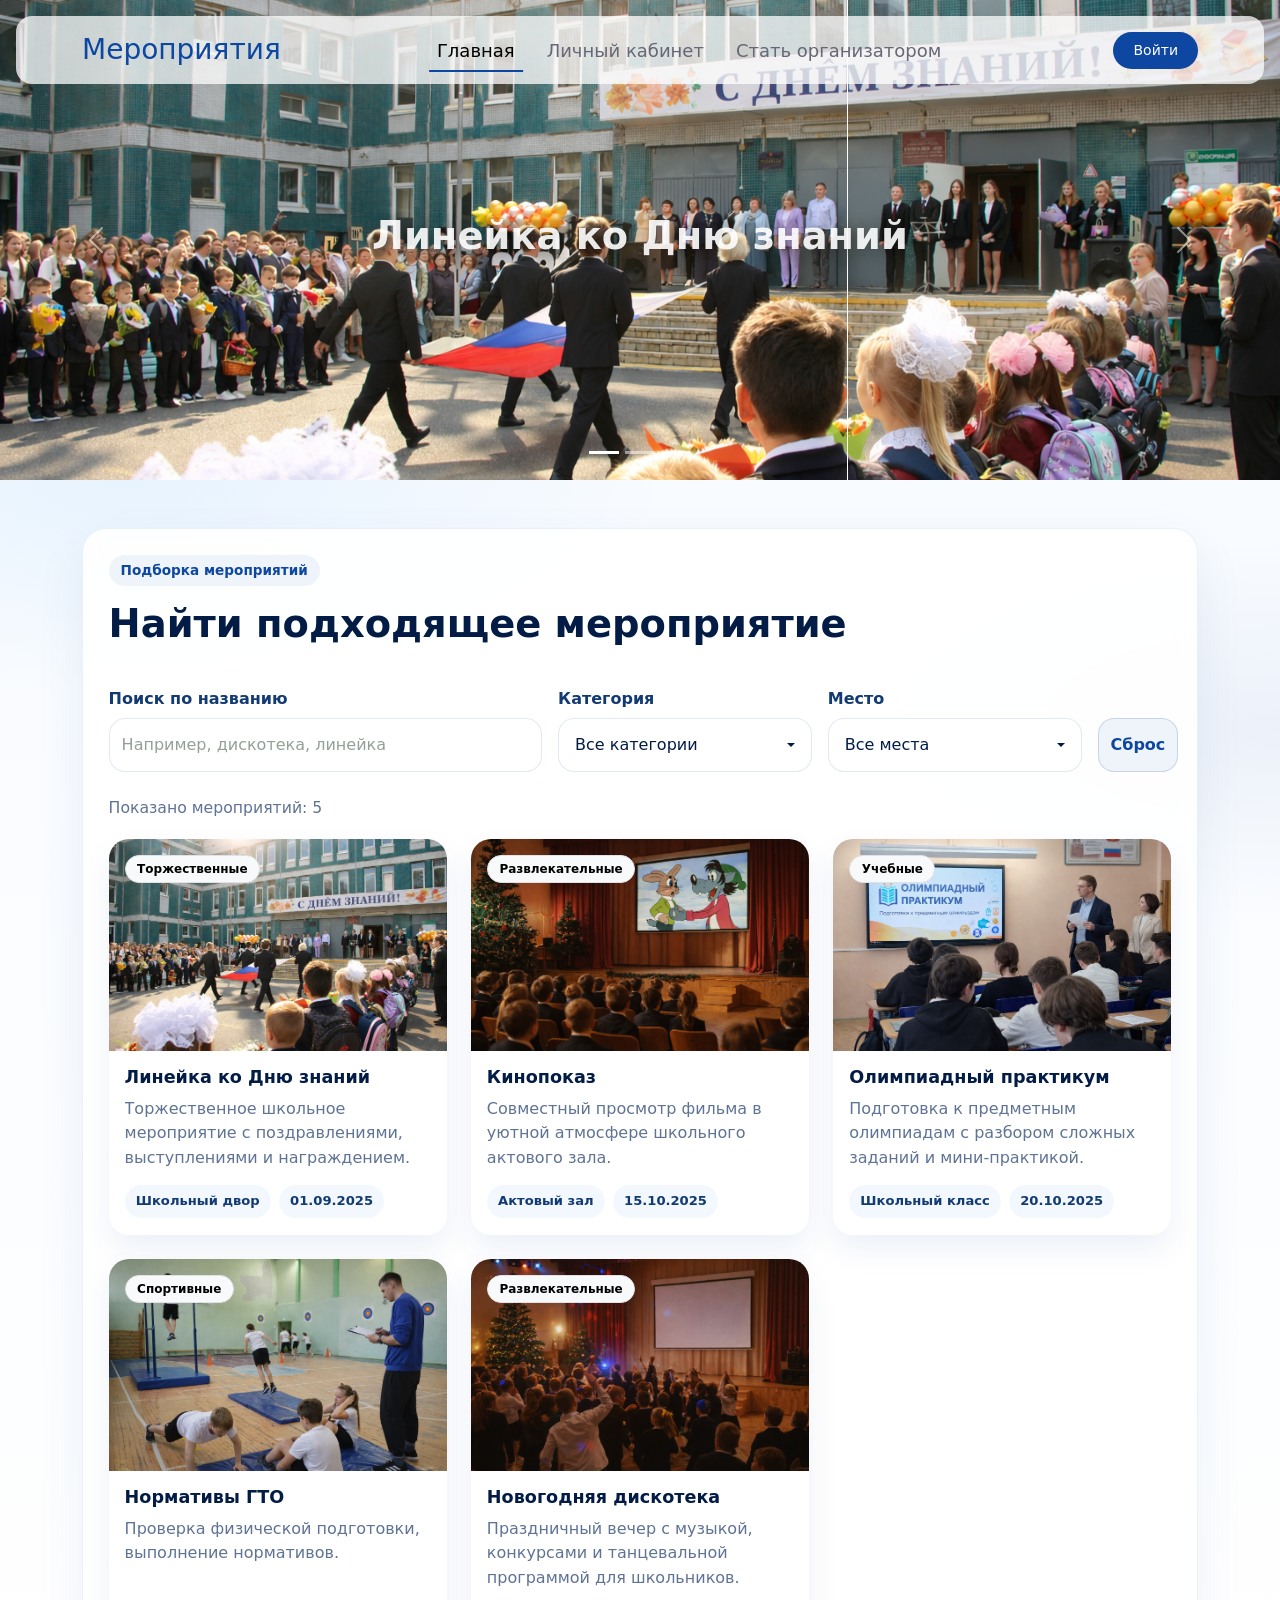
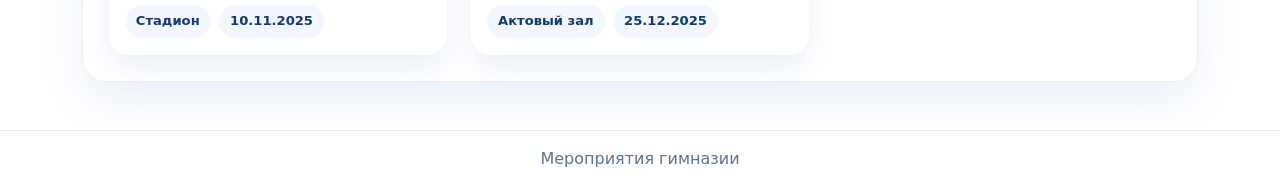
==== index.html @ 61da3bba "Initial commit" ====
<!doctype html>
<html lang="ru">
<head>
    <meta charset="utf-8">
    <meta name="viewport" content="width=device-width, initial-scale=1">
    <title>Мероприятия гимназии</title>
    <link href="https://cdn.jsdelivr.net/npm/bootstrap@5.3.8/dist/css/bootstrap.min.css" rel="stylesheet"
          integrity="sha384-sRIl4kxILFvY47J16cr9ZwB07vP4J8+LH7qKQnuqkuIAvNWLzeN8tE5YBujZqJLB" crossorigin="anonymous">
    <link href="css/style.css" rel="stylesheet">
</head>
<body>
<header class="header">
    <nav class="navbar navbar-expand-lg fixed-top navigation" aria-label="Главная навигация">
        <div class="container">
            <a class="navbar-brand me-auto" href="index.html">Мероприятия</a>
            <div class="offcanvas offcanvas-end" tabindex="-1" id="offcanvasNavbar" aria-labelledby="offcanvasNavbarLabel">
                <div class="offcanvas-header">
                    <h5 class="offcanvas-title" id="offcanvasNavbarLabel">Мероприятия гимназии</h5>
                    <button type="button" class="btn-close" data-bs-dismiss="offcanvas" aria-label="Закрыть"></button>
                </div>
                <div class="offcanvas-body">
                    <ul class="navbar-nav justify-content-center flex-grow-1 pe-3">
                        <li class="nav-item">
                            <a class="nav-link mx-lg-2 active" aria-current="page" href="index.html">Главная</a>
                        </li>
                        <li class="nav-item">
                            <a class="nav-link mx-lg-2" href="profile.html">Личный кабинет</a>
                        </li>
                        <li class="nav-item">
                            <a class="nav-link mx-lg-2" href="login.html">Стать организатором</a>
                        </li>
                    </ul>
                </div>
            </div>
            <a href="login.html" class="login-button">Войти</a>
            <button class="navbar-toggler pe-0" type="button" data-bs-toggle="offcanvas" data-bs-target="#offcanvasNavbar"
                    aria-controls="offcanvasNavbar" aria-label="Переключить навигацию">
                <span class="navbar-toggler-icon"></span>
            </button>
        </div>
    </nav>
</header>

<main class="main">
    <section id="slider">
        <div id="carouselExampleCaptions" class="carousel slide" data-bs-ride="carousel">
            <div class="carousel-indicators" id="carouselIndicators"></div>
            <div class="carousel-inner" id="carouselInner"></div>
            <button class="carousel-control-prev" type="button" data-bs-target="#carouselExampleCaptions"
                    data-bs-slide="prev">
                <span class="carousel-control-prev-icon" aria-hidden="true"></span>
                <span class="visually-hidden">Previous</span>
            </button>
            <button class="carousel-control-next" type="button" data-bs-target="#carouselExampleCaptions"
                    data-bs-slide="next">
                <span class="carousel-control-next-icon" aria-hidden="true"></span>
                <span class="visually-hidden">Next</span>
            </button>
        </div>
    </section>

    <section class="events-explorer py-5">
        <div class="container">
            <div class="events-shell">
                <div class="events-intro">
                    <span class="events-kicker">Подборка мероприятий</span>
                    <h2 class="events-title">Найти подходящее мероприятие</h2>
                </div>

                <div class="row g-3 align-items-end filter-row">
                    <div class="col-12 col-lg-5">
                        <label for="eventSearch" class="form-label filter-label">Поиск по названию</label>
                        <input
                                type="text"
                                class="form-control search-input"
                                id="eventSearch"
                                placeholder="Например, дискотека, линейка"
                        >
                    </div>

                    <div class="col-12 col-md-6 col-lg-3">
                        <label class="form-label filter-label" for="goalDropdownButton">Категория</label>
                        <div class="dropdown custom-filter-dropdown">
                            <button
                                    class="btn custom-filter-toggle dropdown-toggle w-100 text-start"
                                    type="button"
                                    id="goalDropdownButton"
                                    data-bs-toggle="dropdown"
                                    aria-expanded="false"
                            >
                                Все категории
                            </button>
                            <ul class="dropdown-menu custom-filter-menu w-100" aria-labelledby="goalDropdownButton">
                                <li>
                                    <button class="dropdown-item custom-filter-item goal-option" type="button"
                                            data-value="all">Все категории
                                    </button>
                                </li>
                                <li>
                                    <button class="dropdown-item custom-filter-item goal-option" type="button"
                                            data-value="sport">Спортивные
                                    </button>
                                </li>
                                <li>
                                    <button class="dropdown-item custom-filter-item goal-option" type="button"
                                            data-value="fun">Развлекательные
                                    </button>
                                </li>
                                <li>
                                    <button class="dropdown-item custom-filter-item goal-option" type="button"
                                            data-value="study">Учебные
                                    </button>
                                </li>
                                <li>
                                    <button class="dropdown-item custom-filter-item goal-option" type="button"
                                            data-value="ceremony">Торжественные
                                    </button>
                                </li>
                            </ul>
                        </div>
                    </div>

                    <div class="col-12 col-md-6 col-lg-3">
                        <label class="form-label filter-label" for="placeDropdownButton">Место</label>
                        <div class="dropdown custom-filter-dropdown">
                            <button
                                    class="btn custom-filter-toggle dropdown-toggle w-100 text-start"
                                    type="button"
                                    id="placeDropdownButton"
                                    data-bs-toggle="dropdown"
                                    aria-expanded="false"
                            >
                                Все места
                            </button>
                            <ul class="dropdown-menu custom-filter-menu w-100" aria-labelledby="placeDropdownButton">
                                <li>
                                    <button class="dropdown-item custom-filter-item place-option" type="button"
                                            data-value="all">Все места
                                    </button>
                                </li>
                                <li>
                                    <button class="dropdown-item custom-filter-item place-option" type="button"
                                            data-value="assembly">Актовый зал
                                    </button>
                                </li>
                                <li>
                                    <button class="dropdown-item custom-filter-item place-option" type="button"
                                            data-value="yard">Школьный двор
                                    </button>
                                </li>
                                <li>
                                    <button class="dropdown-item custom-filter-item place-option" type="button"
                                            data-value="classroom">Школьный класс
                                    </button>
                                </li>
                                <li>
                                    <button class="dropdown-item custom-filter-item place-option" type="button"
                                            data-value="outside">Вне школы
                                    </button>
                                </li>
                                <li>
                                    <button class="dropdown-item custom-filter-item place-option" type="button"
                                            data-value="stadium">Стадион
                                    </button>
                                </li>
                            </ul>
                        </div>
                    </div>

                    <div class="col-12 col-lg-1 d-grid">
                        <button type="button" class="btn reset-filters" id="resetFilters">
                            Сброс
                        </button>
                    </div>
                </div>

                <div class="events-meta-row">
                    <p class="events-counter mb-0" id="eventsCounter">Показано мероприятий: 0</p>
                </div>

                <div class="row g-4" id="eventsGrid"></div>

                <div class="events-empty d-none" id="eventsEmpty">
                    <h3 class="events-empty-title">Ничего не найдено</h3>
                    <p class="events-empty-text mb-0">
                        Попробуйте изменить запрос или сбросить фильтры.
                    </p>
                </div>
            </div>
        </div>
    </section>
</main>

<footer class="footer">
    <div class="container">
        <p class="footer-text mb-0">Мероприятия гимназии</p>
    </div>
</footer>

<script src="https://cdn.jsdelivr.net/npm/bootstrap@5.3.8/dist/js/bootstrap.bundle.min.js"
        integrity="sha384-FKyoEForCGlyvwx9Hj09JcYn3nv7wiPVlz7YYwJrWVcXK/BmnVDxM+D2scQbITxI"
        crossorigin="anonymous"></script>
<script src="js/main.js"></script>
</body>
</html>
---- css/style.css ----
:root {
    --blue-50:   #E3F2FD;
    --blue-100:  #BBDEFB;
    --blue-200:  #90CAF9;
    --blue-300:  #64B5F6;
    --blue-400:  #42A5F5;
    --blue-500:  #2196F3;
    --blue-600:  #1E88E5;
    --blue-700:  #1976D2;
    --blue-800:  #1565C0;
    --blue-900:  #0D47A1;
    --blue-1000: #092d65;
    --blue-black:#021c45;
    --blue-text: #123a73;
    --blue-muted: #5f7394;
    --blue-surface: #f3f8ff;
    --blue-line: rgba(13, 71, 161, 0.12);
    --blue-line-strong: rgba(13, 71, 161, 0.18);
    --blue-soft: rgba(13, 71, 161, 0.06);
    --blue-soft-hover: rgba(13, 71, 161, 0.10);
    --blue-glow: rgba(13, 71, 161, 0.08);
    --blue-shadow: rgba(13, 71, 161, 0.10);
    --blue-shadow-strong: rgba(13, 71, 161, 0.14);
}

.header {
    position: relative;
    z-index: 1000;
}

.navigation .nav-item,
.navigation .nav-link {
    min-width: 0;
}

.main {
    min-height: calc(100vh - 72px);
}

.footer {
    border-top: 1px solid var(--blue-line);
    background: rgba(255, 255, 255, 0.82);
    backdrop-filter: blur(10px);
    padding: 1rem 0;
}

.footer-text {
    color: var(--blue-muted);
    text-align: center;
    overflow-wrap: break-word;
    hyphens: auto;
}

.text-break-safe {
    overflow-wrap: break-word;
    word-break: break-word;
    hyphens: auto;
}

.text-truncate-1 {
    display: block;
    white-space: nowrap;
    overflow: hidden;
    text-overflow: ellipsis;
    min-width: 0;
}

.text-clamp-2,
.text-clamp-3 {
    display: -webkit-box;
    -webkit-box-orient: vertical;
    overflow: hidden;
}

.text-clamp-2 {
    -webkit-line-clamp: 2;
}

.text-clamp-3 {
    -webkit-line-clamp: 3;
}

.content-scroll-x {
    overflow-x: auto;
    padding-bottom: 0.15rem;
}

.min-w-0 {
    min-width: 0;
}
.navbar {
    background-color: rgba(255, 255, 255, 0.75);
    margin: 1rem;
    border-radius: 1rem;
    padding: 0.5rem;
}

.navbar-brand {
    font-weight: 500;
    color: var(--blue-900);
    font-size: clamp(18px, 3vw, 28px);
    transition: color 0.3s;
}

.login-button {
    background-color: var(--blue-900);
    color: #ffffff;
    font-size: 14px;
    padding: 8px 20px;
    border-radius: 20px;
    text-decoration: none;
    transition: 0.3s background-color;
    font-weight: 500;
}

.login-button:hover {
    background: var(--blue-800);
    transform: translateY(-0.5px);
    box-shadow: 0 10px 20px rgba(2, 28, 69, 0.22);
}

.navbar-toggler {
    border: none;
    font-size: 1.25rem;
}

.navbar-toggler:focus,
.btn-close:focus {
    box-shadow: none;
    outline: none;
}

.nav-link {
    color: #666777;
    font-weight: 500;
    position: relative;
    font-size: 18px;
}

.nav-link:hover,
.nav-link:active {
    color: #000;
}

@media (min-width: 992px) {
    .nav-link::before {
        content: "";
        position: absolute;
        bottom: 0;
        left: 50%;
        transform: translateX(-50%);
        width: 0;
        height: 2px;
        background-color: var(--blue-900);
        visibility: hidden;
        transition: 0.3s ease-in-out;
    }

    .nav-link:hover::before,
    .nav-link.active::before {
        width: 100%;
        visibility: visible;
    }
}

#slider {
    margin-top: 0;
}

#carouselExampleCaptions {
    width: 100%;
}

#carouselExampleCaptions .carousel-inner {
    overflow: hidden;
}

#carouselExampleCaptions .carousel-item {
    aspect-ratio: 16 / 6;
}

#carouselExampleCaptions .carousel-item img {
    width: 100%;
    height: 100%;
    object-fit: cover;
    display: block;
}

.carousel-caption {
    inset: 0;
    display: flex;
    align-items: center;
    justify-content: center;
    padding: 1rem;
    z-index: 2;
    pointer-events: none;
}

.carousel-caption h2 {
    font-size: clamp(1.2rem, 3vw, 3.5rem);
    font-weight: 700;
    color: rgba(255, 255, 255, 0.9);
    text-align: center;
    text-shadow: 0 4px 20px rgba(0, 0, 0, 0.45);
}

@media (max-width: 768px) {
    .navbar {
        margin: 0.75rem;
    }

    #carouselExampleCaptions .carousel-item {
        aspect-ratio: 4 / 3;
    }
}

.events-explorer {
    background: radial-gradient(900px 360px at 10% 0%, rgba(33, 150, 243, 0.08), transparent 60%),
    radial-gradient(800px 320px at 100% 20%, rgba(13, 71, 161, 0.06), transparent 60%),
    linear-gradient(180deg, #f8fbff 0%, #ffffff 100%);
}

.events-shell {
    background: rgba(255, 255, 255, 0.9);
    border: 1px solid var(--blue-glow);
    border-radius: 1.5rem;
    padding: clamp(1.25rem, 2vw, 2rem);
    box-shadow: 0 20px 50px var(--blue-glow);
    backdrop-filter: blur(10px);
}

.events-intro {
    margin-bottom: 1.5rem;
}

.events-kicker {
    display: inline-block;
    padding: 0.35rem 0.75rem;
    border-radius: 999px;
    background: var(--blue-soft);
    color: var(--blue-900);
    font-size: 0.85rem;
    font-weight: 600;
    margin-bottom: 0.9rem;
}

.events-title {
    margin: 0 0 0.5rem;
    color: var(--blue-black);
    font-size: clamp(1.7rem, 3vw, 2.5rem);
    font-weight: 700;
}

.filter-row {
    margin-top: 1.25rem;
}

.filter-label {
    color: var(--blue-text);
    font-weight: 600;
    margin-bottom: 0.45rem;
}

.search-input {
    min-height: 54px;
    border-radius: 1rem;
    border: 1px solid var(--blue-line);
    background: rgba(255, 255, 255, 0.95);
    color: var(--blue-black);
    box-shadow: none;
}

.search-input:focus {
    border-color: var(--blue-line-strong);
    box-shadow: 0 0 0 0.2rem var(--blue-glow);
}

.search-input::placeholder {
    color: #93a095;
}

.reset-filters {
    min-height: 54px;
    border-radius: 1rem;
    border: 1px solid var(--blue-line-strong);
    background: var(--blue-soft);
    color: var(--blue-900);
    font-weight: 600;
}

.reset-filters:hover {
    background: var(--blue-soft-hover);
    color: var(--blue-900);
}

.events-meta-row {
    display: flex;
    justify-content: space-between;
    align-items: center;
    gap: 1rem;
    margin: 1.5rem 0 1.25rem;
}

.events-counter {
    color: var(--blue-muted);
    font-size: 0.98rem;
    font-weight: 500;
}

.event-card-custom {
    height: 100%;
    border: none;
    border-radius: 1.25rem;
    overflow: hidden;
    background: #ffffff;
    box-shadow: 0 14px 30px var(--blue-glow);
    transition: transform 0.25s ease, box-shadow 0.25s ease;
}

.event-card-custom:hover {
    transform: translateY(-4px);
    box-shadow: 0 18px 38px var(--blue-shadow-strong);
}

.event-card-image-wrap {
    position: relative;
    aspect-ratio: 16 / 10;
    overflow: hidden;
}

.event-card-image {
    width: 100%;
    height: 100%;
    object-fit: cover;
    display: block;
}

.event-card-body {
    padding: 1rem 1rem 1.1rem;
}

.event-card-title {
    margin: 0 0 0.55rem;
    color: var(--blue-black);
    font-size: 1.1rem;
    font-weight: 700;
    display: -webkit-box;
    -webkit-box-orient: vertical;
    -webkit-line-clamp: 2;
    overflow: hidden;
    overflow-wrap: break-word;
    hyphens: auto;
}

.event-card-text {
    color: var(--blue-muted);
    line-height: 1.55;
    margin-bottom: 0.85rem;
    min-height: 4.65em;
    display: -webkit-box;
    -webkit-box-orient: vertical;
    -webkit-line-clamp: 3;
    overflow: hidden;
    overflow-wrap: break-word;
    hyphens: auto;
}

.event-card-meta {
    display: flex;
    flex-wrap: wrap;
    gap: 0.5rem;
}

.event-meta-pill {
    display: inline-flex;
    align-items: center;
    padding: 0.42rem 0.7rem;
    border-radius: 999px;
    background: var(--blue-surface);
    color: var(--blue-text);
    font-size: 0.82rem;
    font-weight: 600;
}

.events-empty {
    margin-top: 1rem;
    padding: 2rem 1rem;
    text-align: center;
    border-radius: 1.25rem;
    background: rgba(13, 71, 161, 0.04);
    border: 1px dashed rgba(13, 71, 161, 0.16);
}

.events-empty-title {
    margin-bottom: 0.5rem;
    color: var(--blue-black);
    font-size: 1.25rem;
    font-weight: 700;
}

.events-empty-text {
    color: var(--blue-muted);
}

@media (max-width: 992px) {
    .events-shell {
        padding: 1.1rem;
    }

    .event-card-text {
        min-height: auto;
    }
}

@media (max-width: 768px) {
    .events-explorer {
        padding-top: 2rem;
        padding-bottom: 2rem;
    }

    .events-meta-row {
        margin-top: 1.2rem;
        margin-bottom: 1rem;
    }

    .events-title {
        line-height: 1.15;
    }
}

.custom-filter-dropdown {
    width: 100%;
}

.custom-filter-toggle {
    min-height: 54px;
    border-radius: 1rem;
    border: 1px solid var(--blue-line);
    background: rgba(255, 255, 255, 0.95);
    color: var(--blue-black);
    font-weight: 450;
    padding: 0.85rem 1rem;
    box-shadow: none;
    transition: border-color 0.2s ease, box-shadow 0.2s ease, background-color 0.2s ease;
    display: flex !important;
    align-items: center;
    justify-content: space-between;
    gap: 0.75rem;
}

.custom-filter-toggle:hover,
.custom-filter-toggle:focus,
.custom-filter-toggle:active,
.custom-filter-toggle.show {
    background: rgba(255, 255, 255, 0.98) !important;
    color: var(--blue-black) !important;
    border-color: rgba(13, 71, 161, 0.25) !important;
    box-shadow: 0 0 0 0.2rem var(--blue-glow) !important;
}

.custom-filter-toggle::after {
    margin-left: auto;
    flex-shrink: 0;
}

.custom-filter-menu {
    margin-top: 0.45rem !important;
    border: 1px solid var(--blue-glow);
    border-radius: 1rem;
    padding: 0.4rem;
    background: rgba(255, 255, 255, 0.98);
    box-shadow: 0 18px 40px var(--blue-shadow);
    overflow: hidden;
    backdrop-filter: blur(10px);
}

.custom-filter-item {
    border-radius: 0.8rem;
    padding: 0.75rem 0.9rem;
    color: #0e2f5a;
    font-weight: 350;
    transition: background-color 0.2s ease, color 0.2s ease;
}

.custom-filter-item:hover,
.custom-filter-item:focus {
    background: var(--blue-soft);
    color: var(--blue-900);
}

.custom-filter-item.active-option {
    background: var(--blue-soft-hover);
    color: var(--blue-900);
    font-weight: 550;
}

@media (max-width: 768px) {
    .custom-filter-menu {
        margin-top: 0.35rem !important;
    }
}

.event-page {
    background: radial-gradient(900px 360px at 10% 0%, rgba(33, 150, 243, 0.08), transparent 60%),
    radial-gradient(800px 320px at 100% 20%, rgba(13, 71, 161, 0.06), transparent 60%),
    linear-gradient(180deg, #f8fbff 0%, #ffffff 100%);
    min-height: 100vh;
}

.event-page main {
    padding-top: 90px;
}

.event-page .rounded-4 {
    border-radius: 1.5rem !important;
    border: 1px solid var(--blue-glow);
}

.event-page .shadow-sm {
    box-shadow: 0 20px 50px var(--blue-glow) !important;
}

.event-page .badge.text-bg-light.border {
    border-color: var(--blue-line) !important;
    color: var(--blue-text);
    font-weight: 400;
    align-content: center;
}

.event-page .btn-success {
    background-color: var(--blue-900);
    border-color: var(--blue-900);
    border-radius: 18px;
    font-weight: 600;
}

.event-page .btn-success:hover {
    background-color: var(--blue-800);
    border-color: var(--blue-800);
    transform: translateY(-0.5px);
    box-shadow: 0 10px 20px rgba(2, 28, 69, 0.18);
}

.event-page-container {
    max-width: 1200px;
}

.event-media-ratio {
    aspect-ratio: 16 / 9;
}

.event-side-main-card {
    display: flex;
    flex-direction: column;
    padding: 1.25rem;
    min-height: 100%;
}

.event-side-main-card .d-grid {
    margin-top: auto;
}

.event-content-grid {
    align-items: start;
}

.event-description-card {
    overflow-wrap: break-word;
    word-break: break-word;
    hyphens: auto;
    min-width: 0;
}

.event-sidebar {
    display: flex;
    flex-direction: column;
    gap: 1rem;
    min-width: 0;
}

.event-sidebar-card {
    padding: 1.25rem;
}

.event-status-row > * {
    min-width: 0;
}

@media (min-width: 992px) {
    .event-sidebar {
        position: sticky;
        top: 110px;
    }
}

@media (max-width: 991.98px) {
    .event-side-main-card {
        min-height: auto;
    }
}

.event-card-link {
    display: block;
    text-decoration: none;
    color: inherit;
}

.event-card-link:hover {
    color: inherit;
}

.goal-badge {
    display: inline-flex;
    align-items: center;
    padding: 0.42rem 0.72rem;
    border-radius: 999px;
    background: var(--blue-soft);
    color: var(--blue-900);
    border: 1px solid var(--blue-line);
    font-weight: 600;
    line-height: 1;
}

.event-page .btn-outline-danger {
    background-color: #c74444;
    border-color: #c74444;
    color: #ffffff;
    border-radius: 18px;
    font-weight: 600;
    border-width: 1px;
}

.event-page .btn-outline-danger:hover {
    background-color: #b33838;
    border-color: #b33838;
    color: #ffffff;
    transform: translateY(-0.5px);
    box-shadow: 0 10px 20px rgba(120, 0, 0, 0.12);
}

.registration-status-badge {
    border: 1px solid transparent;
    font-weight: 500;
    letter-spacing: 0;
    padding: 0.42rem 0.75rem;
}

.registration-status-badge--active {
    background: rgba(13, 71, 161, 0.14);
    border-color: rgba(13, 71, 161, 0.25);
    color: #0d47a1;
}

.registration-status-badge--inactive {
    background: rgba(95, 115, 148, 0.14);
    border-color: rgba(95, 115, 148, 0.24);
    color: #324868;
}

.registration-status-badge--neutral {
    background: rgba(143, 102, 0, 0.14);
    border-color: rgba(143, 102, 0, 0.24);
    color: #6c4d00;
}

.profile-page {
    background: radial-gradient(900px 360px at 10% 0%, rgba(33, 150, 243, 0.08), transparent 60%),
    radial-gradient(800px 320px at 100% 20%, rgba(13, 71, 161, 0.06), transparent 60%),
    linear-gradient(180deg, #f8fbff 0%, #ffffff 100%);
    min-height: 100vh;
}

.profile-intro {
    margin-bottom: 1rem;
}

.profile-state-card {
    margin-top: 0.6rem;
    padding: 1.25rem;
    border-radius: 1rem;
    border: 1px dashed rgba(13, 71, 161, 0.2);
    background: rgba(13, 71, 161, 0.04);
}

.profile-state-card .btn {
    border-radius: 14px;
}
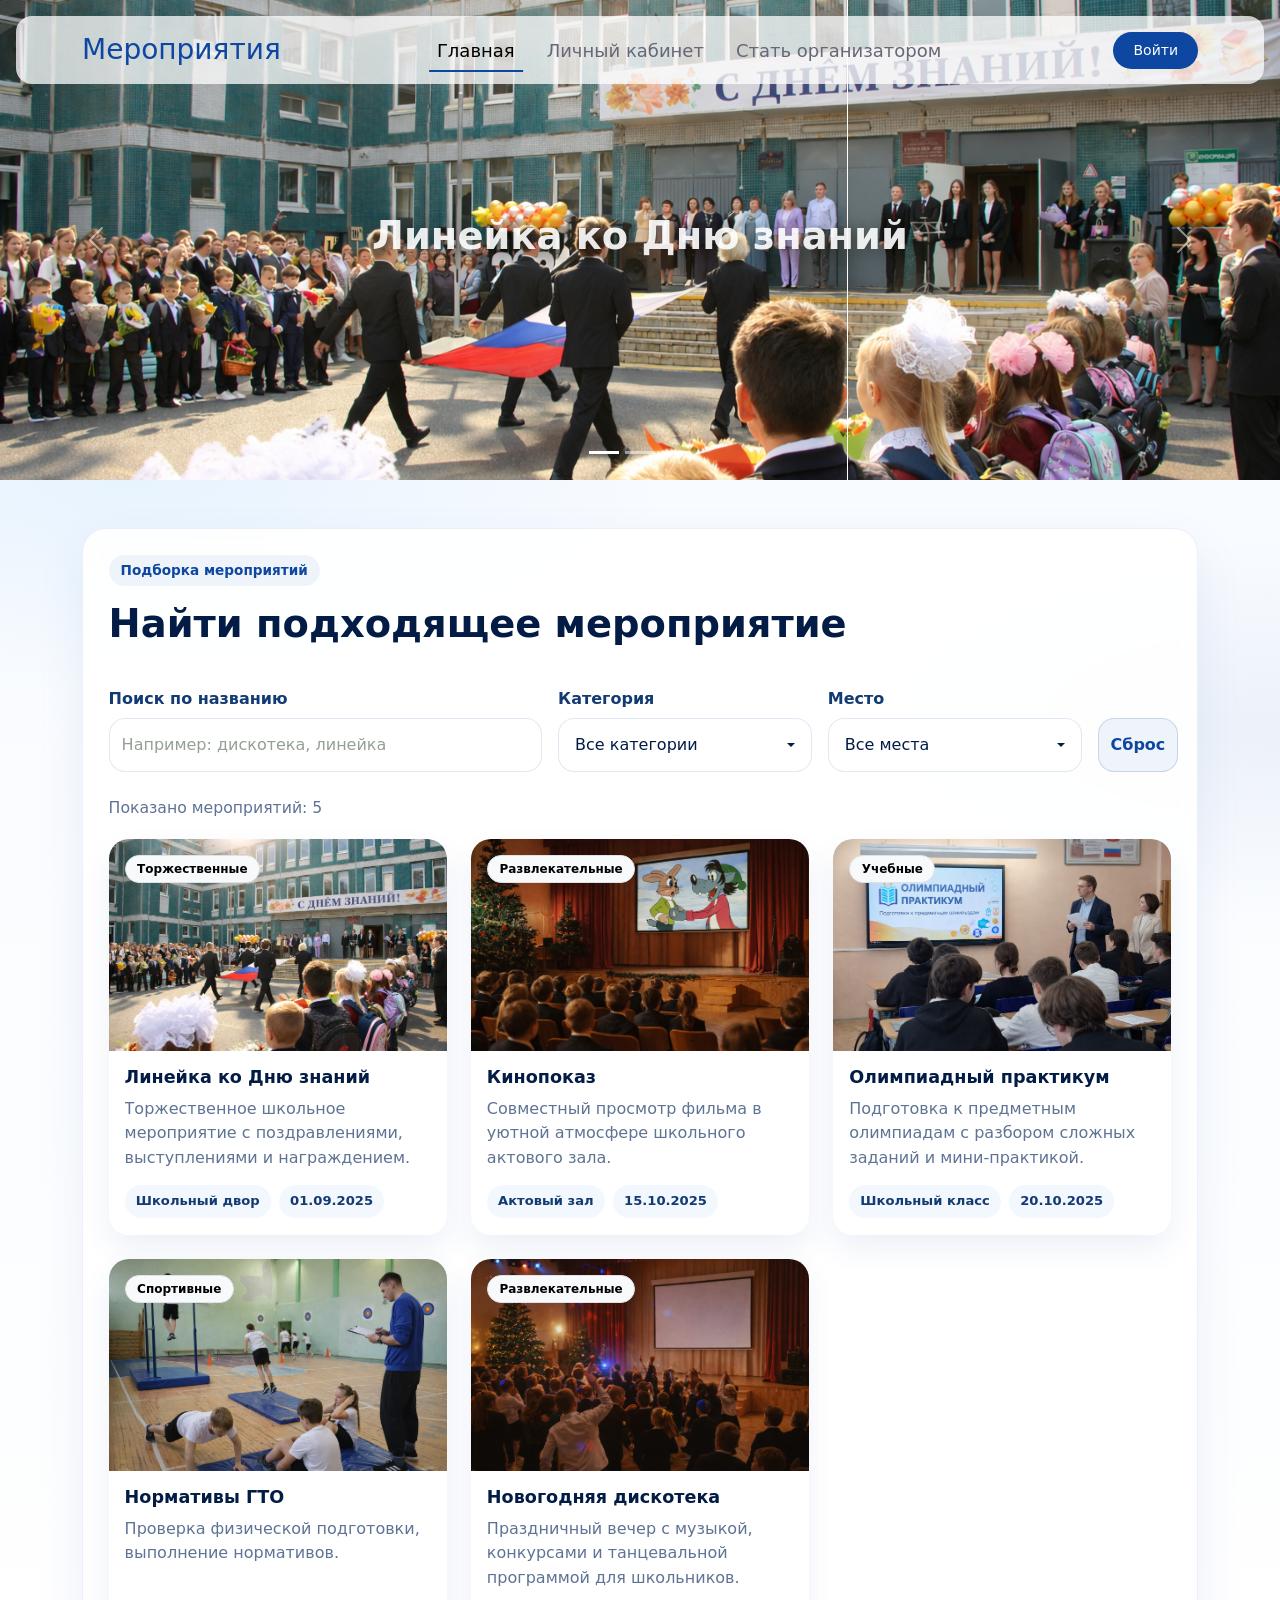
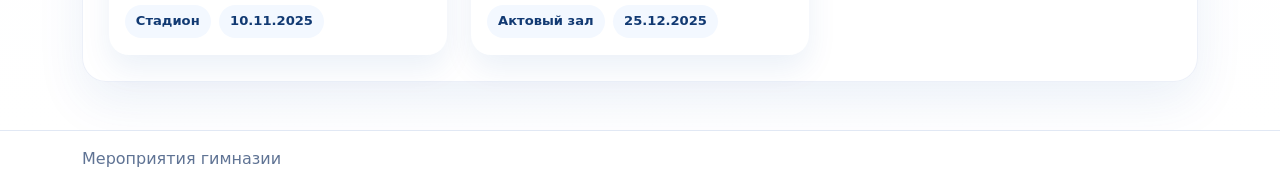
==== commit e38a7b13: "Add session" ====
--- a/index.html
+++ b/index.html
@@ -74,7 +74,7 @@
                                 type="text"
                                 class="form-control search-input"
                                 id="eventSearch"
-                                placeholder="Например, дискотека, линейка"
+                                placeholder="Например: дискотека, линейка"
                         >
                     </div>
 
@@ -192,8 +192,9 @@
 </main>
 
 <footer class="footer">
-    <div class="container">
+    <div class="container footer-row">
         <p class="footer-text mb-0">Мероприятия гимназии</p>
+        <button type="button" class="footer-logout" data-auth-logout>Выйти</button>
     </div>
 </footer>
 
@@ -201,7 +202,12 @@
         integrity="sha384-FKyoEForCGlyvwx9Hj09JcYn3nv7wiPVlz7YYwJrWVcXK/BmnVDxM+D2scQbITxI"
         crossorigin="anonymous"></script>
 <script src="js/main.js"></script>
+<script src="js/session.js"></script>
 </body>
 </html>
 
 
+
+
+
+
--- a/css/style.css
+++ b/css/style.css
@@ -687,3 +687,62 @@
 }
 
 
+
+.footer-row {
+    display: flex;
+    align-items: center;
+    justify-content: space-between;
+    gap: 0.75rem;
+    flex-wrap: wrap;
+}
+
+.footer-logout {
+    display: none;
+    align-items: center;
+    border: 1px solid var(--blue-line-strong);
+    background: var(--blue-soft);
+    color: var(--blue-900);
+    border-radius: 999px;
+    padding: 0.35rem 0.85rem;
+    font-size: 0.88rem;
+    font-weight: 600;
+}
+
+.footer-logout.is-visible {
+    display: inline-flex;
+}
+
+.footer-logout:hover {
+    background: var(--blue-soft-hover);
+}
+
+.profile-state-card--guest {
+    border-style: solid;
+    border-color: rgba(13, 71, 161, 0.24);
+    background: linear-gradient(180deg, rgba(13, 71, 161, 0.05) 0%, rgba(255, 255, 255, 0.9) 100%);
+    margin-bottom: 1.5rem;
+}
+
+.profile-state-action {
+    background: var(--blue-900);
+    color: #ffffff;
+    border: 1px solid var(--blue-900);
+    border-radius: 14px;
+    padding: 0.5rem 1rem;
+    font-weight: 600;
+}
+
+.profile-state-action:hover {
+    background: var(--blue-800);
+    border-color: var(--blue-800);
+    color: #ffffff;
+}
+
+.login-button--profile {
+    max-width: min(40vw, 240px);
+    white-space: nowrap;
+    overflow: hidden;
+    text-overflow: ellipsis;
+}
+
+
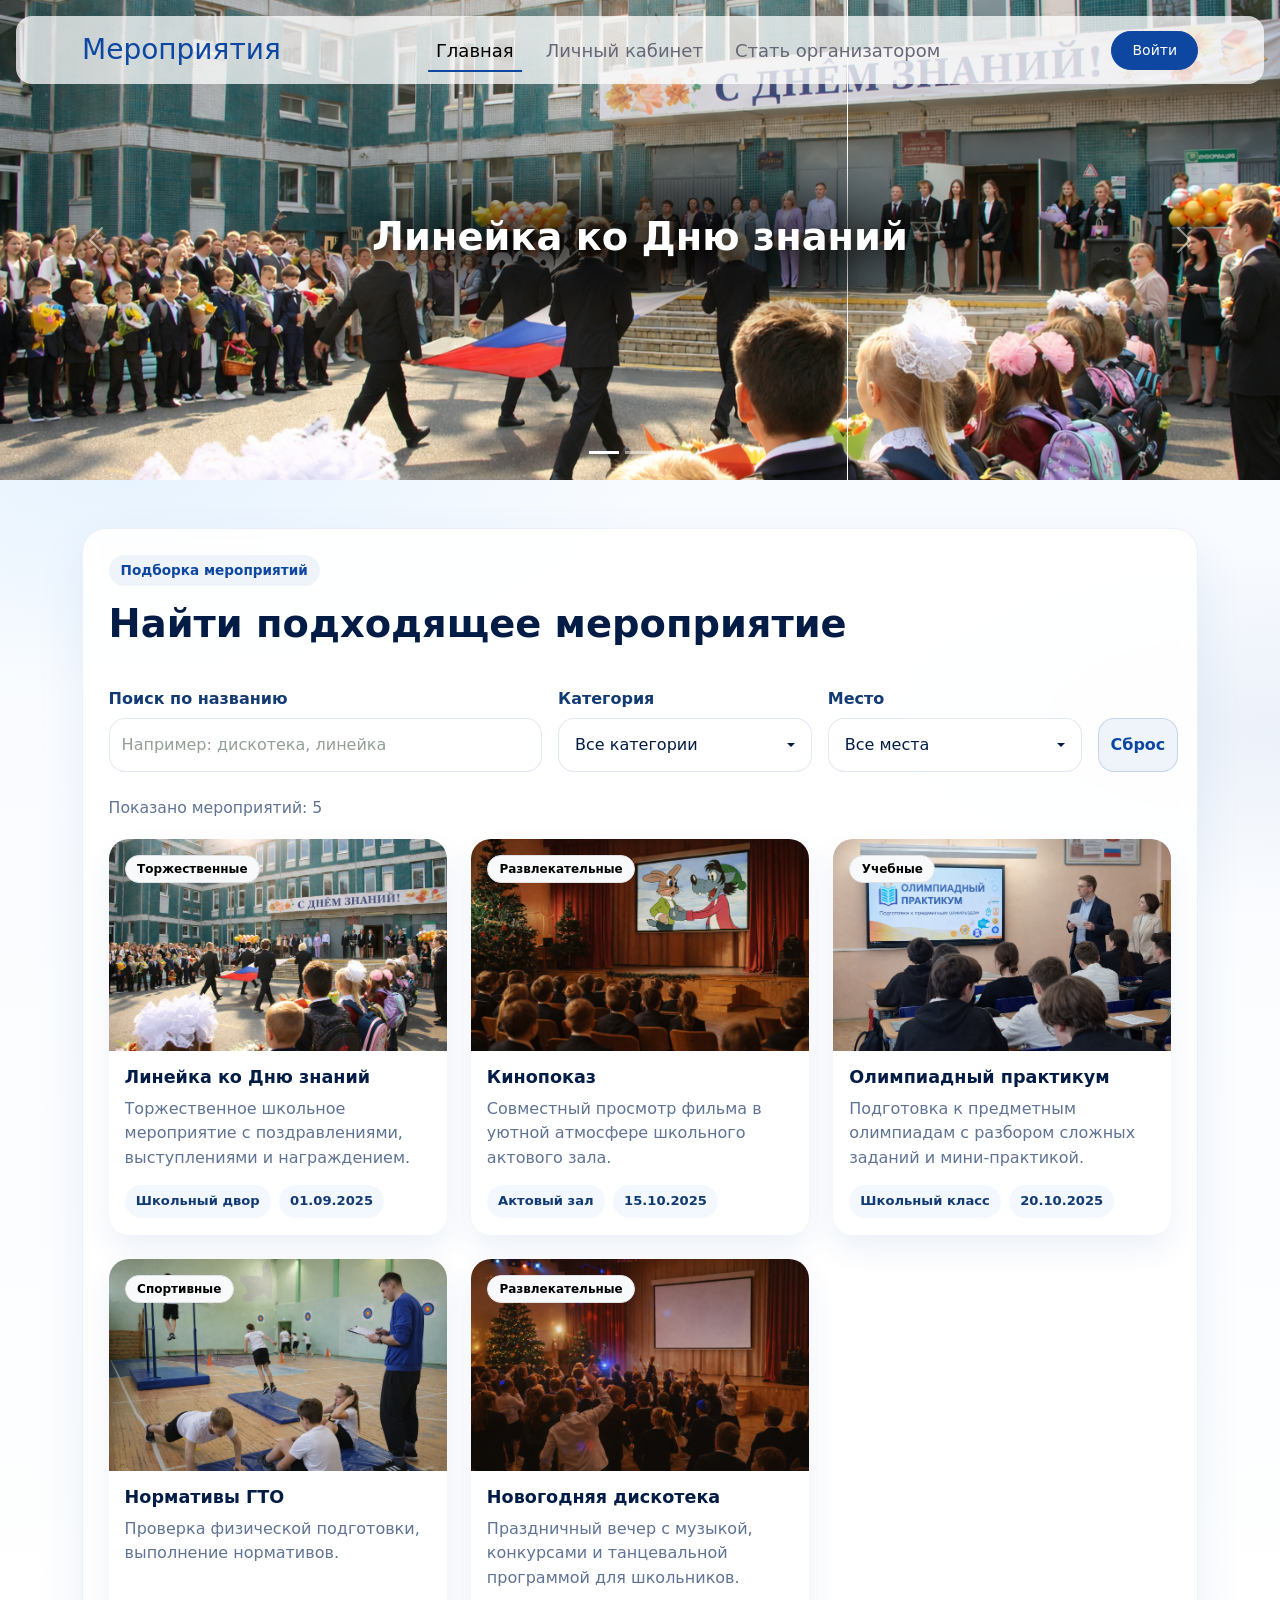
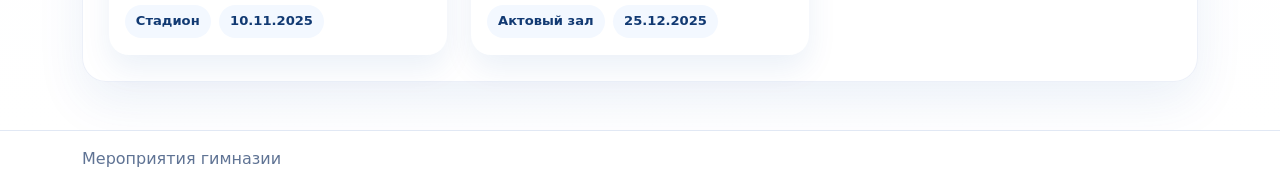
==== commit 79975388: "fixed: subtle-button" ====
--- a/index.html
+++ b/index.html
@@ -194,7 +194,7 @@
 <footer class="footer">
     <div class="container footer-row">
         <p class="footer-text mb-0">Мероприятия гимназии</p>
-        <button type="button" class="footer-logout" data-auth-logout>Выйти</button>
+        <button type="button" class="footer-logout subtle-button" data-auth-logout>Выйти</button>
     </div>
 </footer>
 
@@ -210,4 +210,3 @@
 
 
 
-
--- a/css/style.css
+++ b/css/style.css
@@ -102,7 +102,8 @@
     transition: color 0.3s;
 }
 
-.login-button {
+.login-button,
+.site-button {
     background-color: var(--blue-900);
     color: #ffffff;
     font-size: 14px;
@@ -111,12 +112,50 @@
     text-decoration: none;
     transition: 0.3s background-color;
     font-weight: 500;
-}
-
-.login-button:hover {
+    border: 1px solid var(--blue-900);
+    display: inline-flex;
+    align-items: center;
+    justify-content: center;
+}
+
+.login-button:hover,
+.site-button:hover {
     background: var(--blue-800);
+    border-color: var(--blue-800);
+    color: #ffffff;
     transform: translateY(-0.5px);
     box-shadow: 0 10px 20px rgba(2, 28, 69, 0.22);
+}
+
+.login-button:focus,
+.login-button:active,
+.site-button:focus,
+.site-button:active {
+    background: var(--blue-800);
+    border-color: var(--blue-800);
+    color: #ffffff;
+    box-shadow: 0 0 0 0.2rem rgba(13, 71, 161, 0.18);
+}
+
+.subtle-button {
+    align-items: center;
+    border: 1px solid var(--blue-line-strong);
+    background: var(--blue-soft);
+    color: var(--blue-900);
+    border-radius: 20px;
+    padding: 8px 20px;
+    font-size: 0.88rem;
+    font-weight: 500;
+    display: inline-flex;
+    justify-content: center;
+    text-decoration: none;
+    transition: background-color 0.3s ease, color 0.3s ease, transform 0.3s ease;
+}
+
+.subtle-button:hover {
+    background: var(--blue-soft-hover);
+    border-color: var(--blue-line-strong);
+    color: var(--blue-900);
 }
 
 .navbar-toggler {
@@ -179,6 +218,15 @@
     aspect-ratio: 16 / 6;
 }
 
+.carousel-slide-link {
+    position: relative;
+    display: block;
+    width: 100%;
+    height: 100%;
+    color: inherit;
+    text-decoration: none;
+}
+
 #carouselExampleCaptions .carousel-item img {
     width: 100%;
     height: 100%;
@@ -196,12 +244,43 @@
     pointer-events: none;
 }
 
+.carousel-caption-card {
+    max-width: min(90%, 760px);
+    padding: 1.4rem 1.8rem;
+    position: relative;
+    isolation: isolate;
+}
+
+.carousel-caption-card::before {
+    content: "";
+    position: absolute;
+    inset: -1.1rem -2.2rem;
+    z-index: -1;
+    border-radius: 50%;
+    background:
+        radial-gradient(ellipse at center, rgba(0, 0, 0, 0.84) 0%, rgba(0, 0, 0, 0.58) 38%, rgba(0, 0, 0, 0.24) 68%, rgba(0, 0, 0, 0) 100%);
+    filter: blur(24px);
+}
+
 .carousel-caption h2 {
     font-size: clamp(1.2rem, 3vw, 3.5rem);
     font-weight: 700;
-    color: rgba(255, 255, 255, 0.9);
+    color: white;
     text-align: center;
     text-shadow: 0 4px 20px rgba(0, 0, 0, 0.45);
+    margin-bottom: 0.35rem;
+}
+
+.carousel-caption-link {
+    display: inline-flex;
+    align-items: center;
+    justify-content: center;
+    width: 100%;
+    color: rgba(255, 255, 255, 0.84);
+    font-size: 0.95rem;
+    font-weight: 500;
+    text-align: center;
+    text-shadow: 0 4px 18px rgba(0, 0, 0, 0.35);
 }
 
 @media (max-width: 768px) {
@@ -527,20 +606,6 @@
     align-content: center;
 }
 
-.event-page .btn-success {
-    background-color: var(--blue-900);
-    border-color: var(--blue-900);
-    border-radius: 18px;
-    font-weight: 600;
-}
-
-.event-page .btn-success:hover {
-    background-color: var(--blue-800);
-    border-color: var(--blue-800);
-    transform: translateY(-0.5px);
-    box-shadow: 0 10px 20px rgba(2, 28, 69, 0.18);
-}
-
 .event-page-container {
     max-width: 1200px;
 }
@@ -621,21 +686,8 @@
     line-height: 1;
 }
 
-.event-page .btn-outline-danger {
-    background-color: #c74444;
-    border-color: #c74444;
-    color: #ffffff;
-    border-radius: 18px;
-    font-weight: 600;
-    border-width: 1px;
-}
-
-.event-page .btn-outline-danger:hover {
-    background-color: #b33838;
-    border-color: #b33838;
-    color: #ffffff;
-    transform: translateY(-0.5px);
-    box-shadow: 0 10px 20px rgba(120, 0, 0, 0.12);
+.event-action-button {
+    min-height: 42px;
 }
 
 .registration-status-badge {
@@ -676,6 +728,7 @@
 
 .profile-state-card {
     margin-top: 0.6rem;
+    margin-bottom: 1.5rem;
     padding: 1.25rem;
     border-radius: 1rem;
     border: 1px dashed rgba(13, 71, 161, 0.2);
@@ -698,22 +751,10 @@
 
 .footer-logout {
     display: none;
-    align-items: center;
-    border: 1px solid var(--blue-line-strong);
-    background: var(--blue-soft);
-    color: var(--blue-900);
-    border-radius: 999px;
-    padding: 0.35rem 0.85rem;
-    font-size: 0.88rem;
-    font-weight: 600;
 }
 
 .footer-logout.is-visible {
     display: inline-flex;
-}
-
-.footer-logout:hover {
-    background: var(--blue-soft-hover);
 }
 
 .profile-state-card--guest {
@@ -724,18 +765,7 @@
 }
 
 .profile-state-action {
-    background: var(--blue-900);
-    color: #ffffff;
-    border: 1px solid var(--blue-900);
-    border-radius: 14px;
-    padding: 0.5rem 1rem;
-    font-weight: 600;
-}
-
-.profile-state-action:hover {
-    background: var(--blue-800);
-    border-color: var(--blue-800);
-    color: #ffffff;
+    width: fit-content;
 }
 
 .login-button--profile {
@@ -746,3 +776,5 @@
 }
 
 
+
+
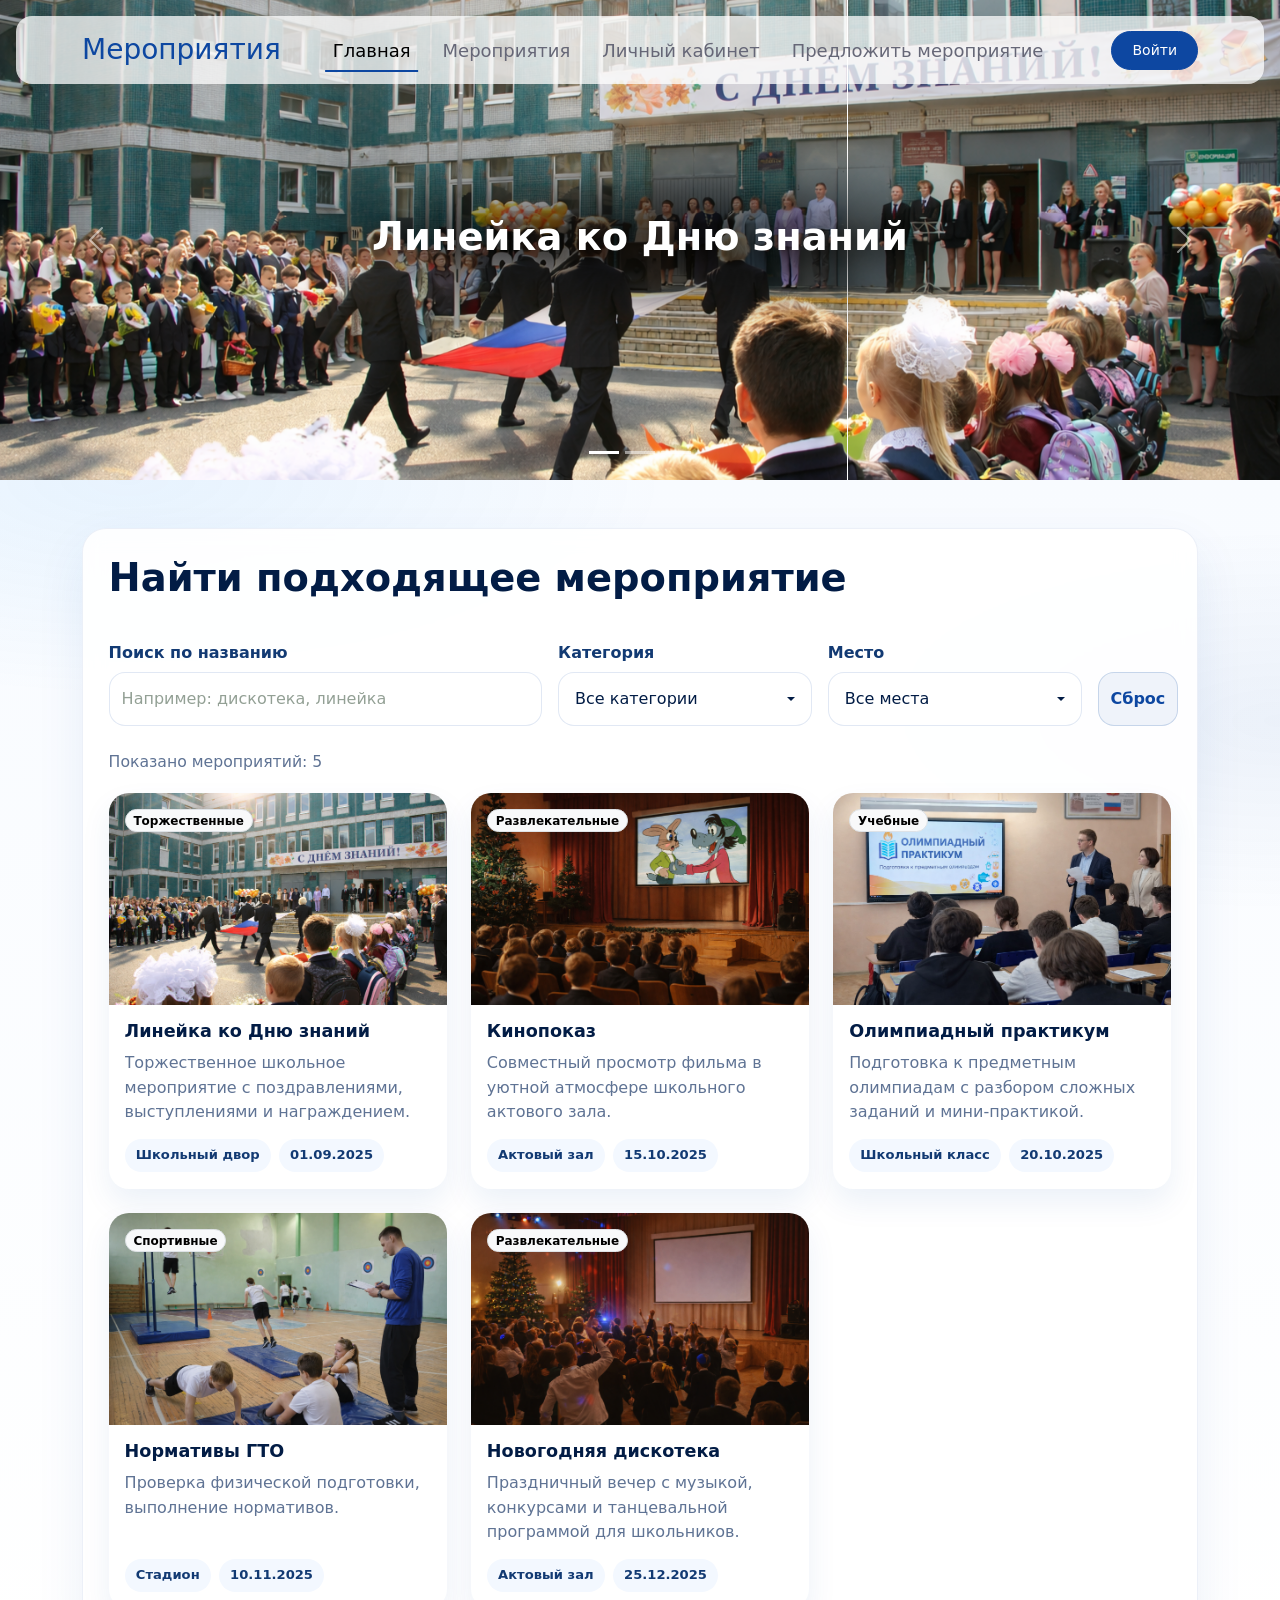
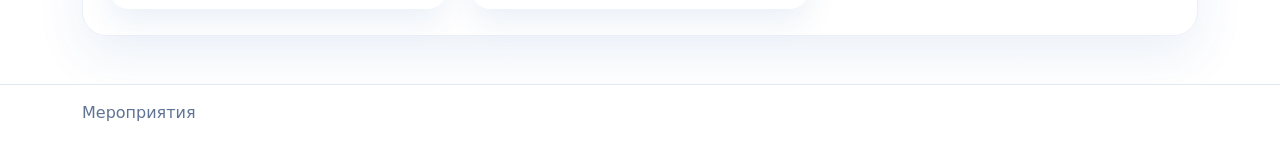
==== commit cb66c332: "add: roles" ====
--- a/index.html
+++ b/index.html
@@ -3,7 +3,7 @@
 <head>
     <meta charset="utf-8">
     <meta name="viewport" content="width=device-width, initial-scale=1">
-    <title>Мероприятия гимназии</title>
+    <title>Мероприятия</title>
     <link href="https://cdn.jsdelivr.net/npm/bootstrap@5.3.8/dist/css/bootstrap.min.css" rel="stylesheet"
           integrity="sha384-sRIl4kxILFvY47J16cr9ZwB07vP4J8+LH7qKQnuqkuIAvNWLzeN8tE5YBujZqJLB" crossorigin="anonymous">
     <link href="css/style.css" rel="stylesheet">
@@ -15,7 +15,7 @@
             <a class="navbar-brand me-auto" href="index.html">Мероприятия</a>
             <div class="offcanvas offcanvas-end" tabindex="-1" id="offcanvasNavbar" aria-labelledby="offcanvasNavbarLabel">
                 <div class="offcanvas-header">
-                    <h5 class="offcanvas-title" id="offcanvasNavbarLabel">Мероприятия гимназии</h5>
+                    <h5 class="offcanvas-title" id="offcanvasNavbarLabel">Мероприятия</h5>
                     <button type="button" class="btn-close" data-bs-dismiss="offcanvas" aria-label="Закрыть"></button>
                 </div>
                 <div class="offcanvas-body">
@@ -24,10 +24,13 @@
                             <a class="nav-link mx-lg-2 active" aria-current="page" href="index.html">Главная</a>
                         </li>
                         <li class="nav-item">
+                            <a class="nav-link mx-lg-2" href="index.html#eventsExplorer">Мероприятия</a>
+                        </li>
+                        <li class="nav-item">
                             <a class="nav-link mx-lg-2" href="profile.html">Личный кабинет</a>
                         </li>
                         <li class="nav-item">
-                            <a class="nav-link mx-lg-2" href="login.html">Стать организатором</a>
+                            <a class="nav-link mx-lg-2" href="#" data-proposal-link target="_blank" rel="noopener noreferrer">Предложить мероприятие</a>
                         </li>
                     </ul>
                 </div>
@@ -59,11 +62,10 @@
         </div>
     </section>
 
-    <section class="events-explorer py-5">
+    <section class="events-explorer py-5" id="eventsExplorer">
         <div class="container">
             <div class="events-shell">
                 <div class="events-intro">
-                    <span class="events-kicker">Подборка мероприятий</span>
                     <h2 class="events-title">Найти подходящее мероприятие</h2>
                 </div>
 
@@ -163,6 +165,16 @@
                                             data-value="stadium">Стадион
                                     </button>
                                 </li>
+                                <li>
+                                    <button class="dropdown-item custom-filter-item place-option" type="button"
+                                            data-value="gym1">Спортивный зал №1
+                                    </button>
+                                </li>
+                                <li>
+                                    <button class="dropdown-item custom-filter-item place-option" type="button"
+                                            data-value="gym2">Спортивный зал №2
+                                    </button>
+                                </li>
                             </ul>
                         </div>
                     </div>
@@ -193,7 +205,7 @@
 
 <footer class="footer">
     <div class="container footer-row">
-        <p class="footer-text mb-0">Мероприятия гимназии</p>
+        <p class="footer-text mb-0">Мероприятия</p>
         <button type="button" class="footer-logout subtle-button" data-auth-logout>Выйти</button>
     </div>
 </footer>
@@ -201,6 +213,7 @@
 <script src="https://cdn.jsdelivr.net/npm/bootstrap@5.3.8/dist/js/bootstrap.bundle.min.js"
         integrity="sha384-FKyoEForCGlyvwx9Hj09JcYn3nv7wiPVlz7YYwJrWVcXK/BmnVDxM+D2scQbITxI"
         crossorigin="anonymous"></script>
+<script src="js/auth-core.js"></script>
 <script src="js/main.js"></script>
 <script src="js/session.js"></script>
 </body>
--- a/css/style.css
+++ b/css/style.css
@@ -271,21 +271,13 @@
     margin-bottom: 0.35rem;
 }
 
-.carousel-caption-link {
-    display: inline-flex;
-    align-items: center;
-    justify-content: center;
-    width: 100%;
-    color: rgba(255, 255, 255, 0.84);
-    font-size: 0.95rem;
-    font-weight: 500;
-    text-align: center;
-    text-shadow: 0 4px 18px rgba(0, 0, 0, 0.35);
-}
-
 @media (max-width: 768px) {
     .navbar {
         margin: 0.75rem;
+    }
+
+    .login-button--profile {
+        display: none;
     }
 
     #carouselExampleCaptions .carousel-item {
@@ -356,6 +348,11 @@
 
 .search-input::placeholder {
     color: #93a095;
+}
+
+input[type="file"].search-input {
+    padding-top: 0.8rem;
+    padding-bottom: 0.8rem;
 }
 
 .reset-filters {
@@ -606,6 +603,18 @@
     align-content: center;
 }
 
+.event-meta-badge {
+    display: inline-flex;
+    align-items: center;
+    justify-content: center;
+    min-height: 32px;
+    padding: 0.42rem 0.72rem;
+    font-size: 0.95rem;
+    line-height: 1;
+    font-weight: 500;
+    white-space: nowrap;
+}
+
 .event-page-container {
     max-width: 1200px;
 }
@@ -675,15 +684,9 @@
 }
 
 .goal-badge {
-    display: inline-flex;
-    align-items: center;
-    padding: 0.42rem 0.72rem;
-    border-radius: 999px;
     background: var(--blue-soft);
     color: var(--blue-900);
-    border: 1px solid var(--blue-line);
     font-weight: 600;
-    line-height: 1;
 }
 
 .event-action-button {
@@ -735,12 +738,6 @@
     background: rgba(13, 71, 161, 0.04);
 }
 
-.profile-state-card .btn {
-    border-radius: 14px;
-}
-
-
-
 .footer-row {
     display: flex;
     align-items: center;
@@ -775,6 +772,140 @@
     text-overflow: ellipsis;
 }
 
-
-
-
+.dashboard-panel-section + .dashboard-panel-section {
+    margin-top: 2rem;
+}
+
+.dashboard-panel {
+    padding: 1.25rem;
+    border-radius: 1.25rem;
+    background: rgba(255, 255, 255, 0.96);
+    border: 1px solid var(--blue-glow);
+    box-shadow: 0 14px 34px var(--blue-glow);
+}
+
+.dashboard-panel-head {
+    display: flex;
+    align-items: flex-start;
+    justify-content: space-between;
+    gap: 1rem;
+    margin-bottom: 1rem;
+}
+
+.dashboard-panel-title {
+    margin: 0 0 0.3rem;
+    color: var(--blue-black);
+    font-size: 1.18rem;
+    font-weight: 700;
+}
+
+.dashboard-panel-text {
+    color: var(--blue-muted);
+}
+
+.dashboard-stack {
+    display: flex;
+    flex-direction: column;
+    gap: 1rem;
+}
+
+.dashboard-list {
+    display: flex;
+    flex-direction: column;
+    gap: 0.75rem;
+}
+
+.dashboard-list-row {
+    display: flex;
+    align-items: center;
+    justify-content: space-between;
+    gap: 1rem;
+    padding: 0.95rem 1rem;
+    border-radius: 1rem;
+    background: var(--blue-surface);
+    border: 1px solid var(--blue-line);
+}
+
+.dashboard-list-row > div:first-child {
+    min-width: 0;
+}
+
+.dashboard-list-title {
+    color: var(--blue-black);
+    font-weight: 700;
+    margin-bottom: 0.2rem;
+    overflow-wrap: break-word;
+    word-break: break-word;
+}
+
+.dashboard-list-subtitle {
+    color: var(--blue-muted);
+    font-size: 0.92rem;
+}
+
+.dashboard-row-actions {
+    display: flex;
+    align-items: center;
+    gap: 0.6rem;
+    flex-wrap: wrap;
+    justify-content: flex-end;
+}
+
+.dashboard-row-actions .event-meta-pill {
+    max-width: 100%;
+    white-space: normal;
+    text-align: center;
+}
+
+.dashboard-action-button {
+    min-height: 38px;
+}
+
+.dashboard-inline-dropdown {
+    min-width: 220px;
+}
+
+.dashboard-card-note {
+    color: var(--blue-text);
+    font-size: 0.88rem;
+    font-weight: 600;
+}
+
+.dashboard-textarea {
+    min-height: 120px;
+    resize: vertical;
+    padding-top: 1rem;
+}
+
+.auth-form-msg {
+    padding: 0.75rem 0.95rem;
+    border-radius: 0.85rem;
+    font-weight: 500;
+}
+
+.auth-form-msg--error {
+    color: #8d2435;
+    background: rgba(201, 52, 86, 0.08);
+    border: 1px solid rgba(201, 52, 86, 0.18);
+}
+
+.auth-form-msg--success {
+    color: #145f3a;
+    background: rgba(20, 95, 58, 0.08);
+    border: 1px solid rgba(20, 95, 58, 0.18);
+}
+
+@media (max-width: 768px) {
+    .dashboard-list-row,
+    .dashboard-panel-head {
+        flex-direction: column;
+        align-items: flex-start;
+    }
+
+    .dashboard-row-actions {
+        justify-content: flex-start;
+    }
+}
+
+
+
